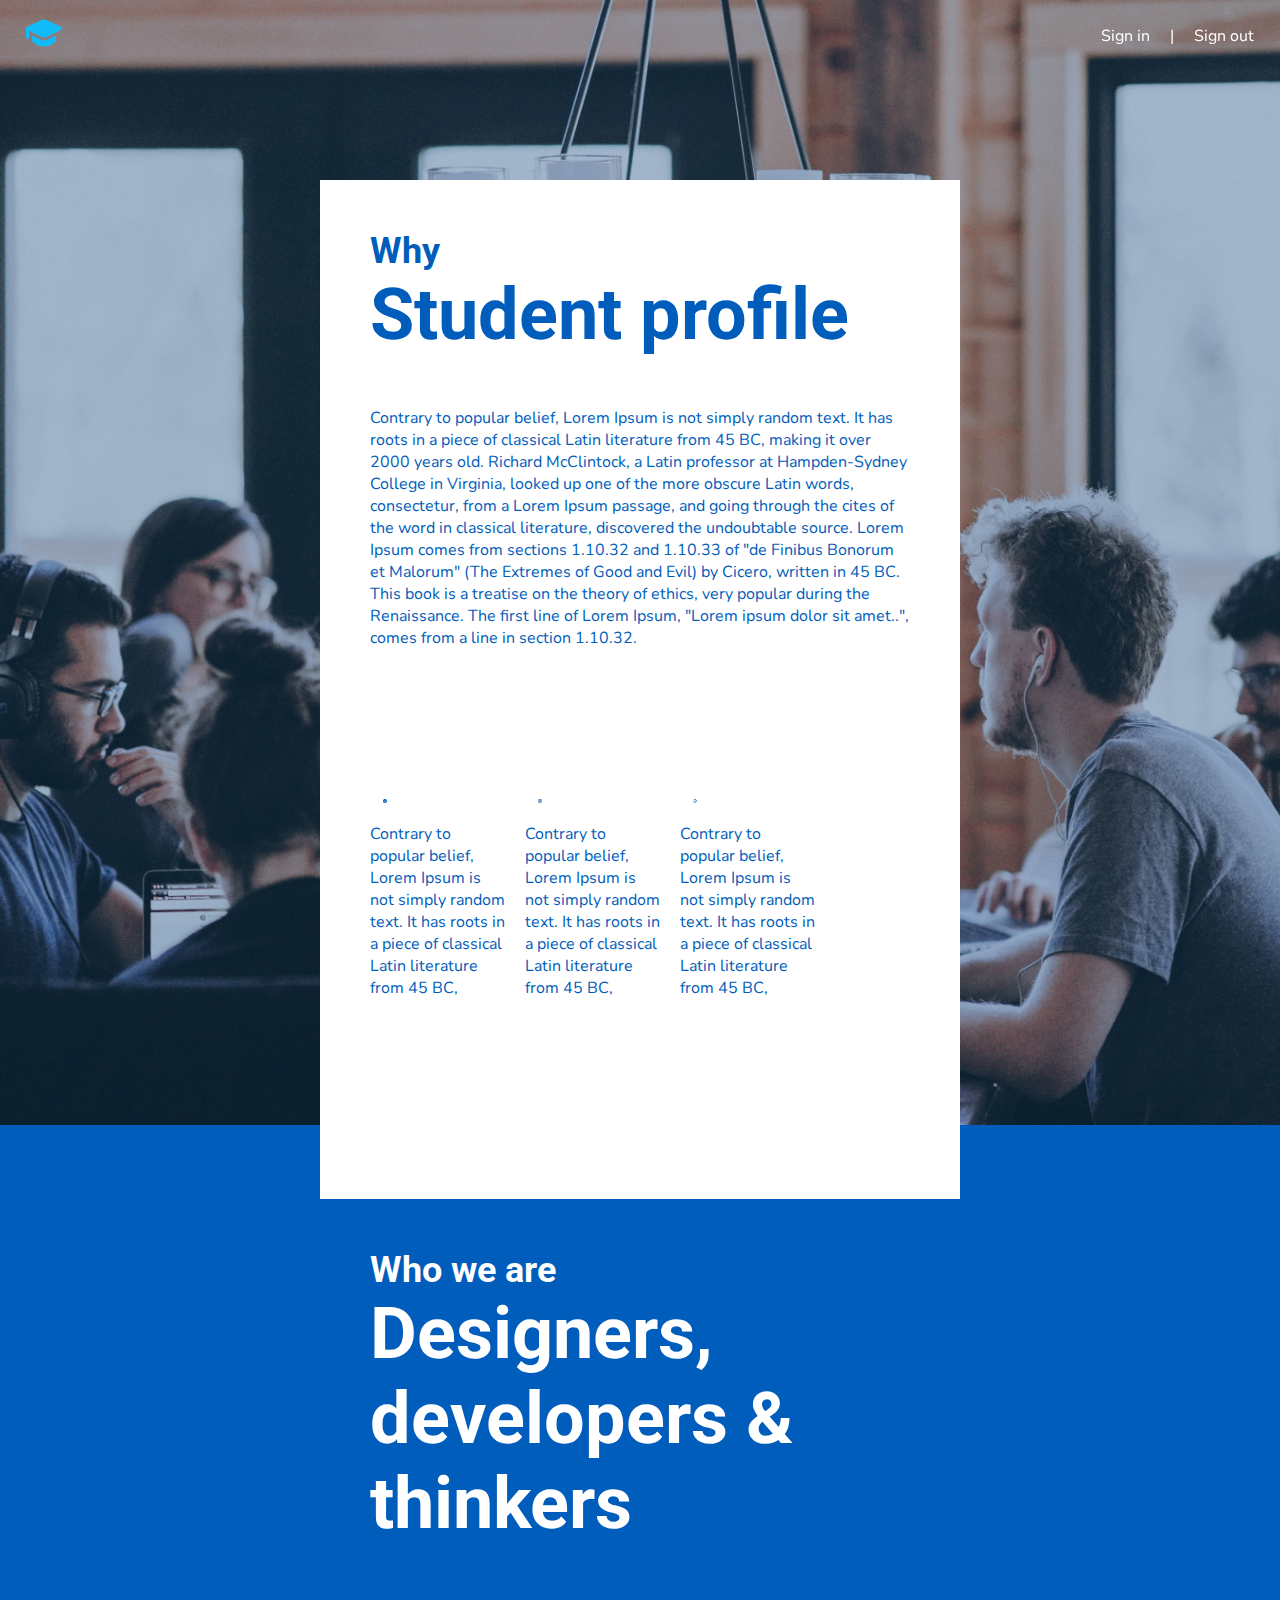
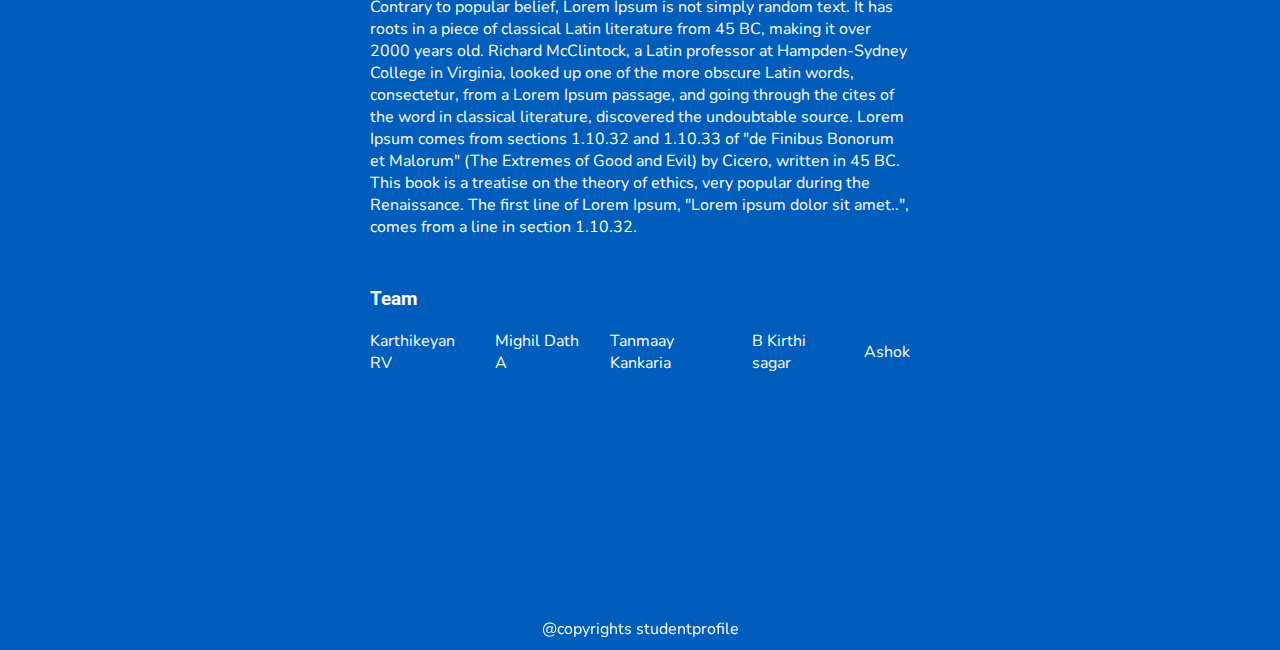
==== Design/html/About.html @ 747cc045 "about page added" ====
<!DOCTYPE html>
<html lang="en">
<head>
    <meta charset="UTF-8">
    <meta http-equiv="X-UA-Compatible" content="IE=edge">
    <meta name="viewport" content="width=device-width, initial-scale=1.0">
    <title>About</title>
    
    <link rel="stylesheet" href="../styles/navbar_profilesTab.css">
    <link rel="stylesheet" href="../styles/About.css">
    
</head>
<body>
    <div class="navbar">
        <div class="inputWrap">
            <a href="dashboard.html">
                <svg class="logo" width="48" height="36" viewBox="0 0 48 36" fill="none" xmlns="http://www.w3.org/2000/svg">
                    <path d="M20.64 0.755644C21.6903 0.258094 22.8379 0 24 0C25.1622 0 26.3098 0.258094 27.36 0.755644L46.856 9.99164C47.1956 10.1524 47.4831 10.4055 47.6855 10.7221C47.8879 11.0387 47.997 11.4059 48.0003 11.7816C48.0037 12.1573 47.9011 12.5264 47.7044 12.8465C47.5077 13.1667 47.2247 13.4249 46.888 13.5916L27.488 23.2156C26.404 23.7535 25.2102 24.0334 24 24.0334C22.7899 24.0334 21.5961 23.7535 20.512 23.2156L4.00002 15.0236V23.9996C4.00002 24.5301 3.78931 25.0388 3.41423 25.4139C3.03916 25.7889 2.53045 25.9996 2.00002 25.9996C1.46959 25.9996 0.96088 25.7889 0.585807 25.4139C0.210734 25.0388 2.03059e-05 24.5301 2.03059e-05 23.9996V11.9996V11.8996C-0.0185743 11.5043 0.0800979 11.1122 0.283639 10.7727C0.48718 10.4333 0.786511 10.1615 1.14402 9.99164L20.64 0.751644V0.755644ZM8.00002 21.4756V27.9996C8.00008 28.2627 8.05204 28.5232 8.15294 28.7662C8.25384 29.0092 8.40169 29.2299 8.58802 29.4156L8.59602 29.4276L8.68802 29.5116L8.92802 29.7356C10.1816 30.8529 11.5368 31.8506 12.976 32.7156C15.648 34.3196 19.508 35.9996 24 35.9996C28.492 35.9996 32.352 34.3196 35.028 32.7156C36.4672 31.8506 37.8225 30.8529 39.076 29.7356L39.316 29.5116L39.38 29.4476L39.404 29.4236L39.408 29.4196L39.416 29.4156C39.6016 29.2296 39.7487 29.0087 39.8489 28.7658C39.9492 28.5228 40.0005 28.2625 40 27.9996V21.4716L29.264 26.7996C27.6279 27.6111 25.8263 28.0332 24 28.0332C22.1737 28.0332 20.3722 27.6111 18.736 26.7996L8.00002 21.4716V21.4756Z" fill="#0FBCF9"/>
                </svg>
            </a>
           
        </div>
        <div class="sign_in_or_out">
            <a href="login.html" class="signIn">Sign in</a>
            |
            <a href="" class="signOut">Sign out</a>
        </div>
    </div>
    <div class="banners">
        <div class="topBanner banner">
            <div class="heading">
                <h2>Why</h2>
                <h1>Student profile</h1>
            </div>
            <p class="description">
                Contrary to popular belief, Lorem Ipsum is not simply random text. It has roots in a piece of classical Latin literature from 45 BC, making it over 2000 years old. Richard McClintock, a Latin professor at Hampden-Sydney College in Virginia, looked up one of the more obscure Latin words, consectetur, from a Lorem Ipsum passage, and going through the cites of the word in classical literature, discovered the undoubtable source. Lorem Ipsum comes from sections 1.10.32 and 1.10.33 of "de Finibus Bonorum et Malorum" (The Extremes of Good and Evil) by Cicero, written in 45 BC. This book is a treatise on the theory of ethics, very popular during the Renaissance. The first line of Lorem Ipsum, "Lorem ipsum dolor sit amet..", comes from a line in section 1.10.32.
            </p>
            <div class="perks">
                <div class="perk">
                    <svg width="50" height="50" viewBox="0 0 50 50" fill="none" xmlns="http://www.w3.org/2000/svg">
                    <path d="M25 0C20.0555 0 15.222 1.46622 11.1108 4.21326C6.99952 6.96029 3.79521 10.8648 1.90302 15.4329C0.010832 20.0011 -0.484251 25.0277 0.480379 29.8773C1.44501 34.7268 3.82603 39.1814 7.32234 42.6777C10.8187 46.174 15.2732 48.555 20.1227 49.5196C24.9723 50.4843 29.9989 49.9892 34.5671 48.097C39.1352 46.2048 43.0397 43.0005 45.7867 38.8892C48.5338 34.778 50 29.9445 50 25C50 18.3696 47.3661 12.0107 42.6777 7.32233C37.9893 2.63392 31.6304 0 25 0ZM41.3281 16.6094L20.7969 37.125L8.67188 25C8.25748 24.5856 8.02468 24.0235 8.02468 23.4375C8.02468 22.8514 8.25748 22.2894 8.67188 21.875C9.08629 21.4606 9.64833 21.2278 10.2344 21.2278C10.8204 21.2278 11.3825 21.4606 11.7969 21.875L20.8281 30.9062L38.2344 13.5156C38.4396 13.3104 38.6832 13.1477 38.9513 13.0366C39.2194 12.9256 39.5067 12.8684 39.7969 12.8684C40.0871 12.8684 40.3744 12.9256 40.6425 13.0366C40.9106 13.1477 41.1542 13.3104 41.3594 13.5156C41.5646 13.7208 41.7273 13.9644 41.8384 14.2325C41.9494 14.5006 42.0066 14.7879 42.0066 15.0781C42.0066 15.3683 41.9494 15.6556 41.8384 15.9237C41.7273 16.1918 41.5646 16.4354 41.3594 16.6406L41.3281 16.6094Z" fill="#005DBB"/>
                    </svg>
                    <div class="text">
                        Contrary to popular belief, Lorem Ipsum is not simply random text. It has roots in a piece of classical Latin literature from 45 BC,
                    </div>
                        
                </div>
                <div class="perk">
                    <svg width="50" height="50" viewBox="0 0 50 50" fill="none" xmlns="http://www.w3.org/2000/svg">
                        <path d="M48.757 17.2553C50.4958 22.5962 50.3849 28.3672 48.4419 33.6374C46.499 38.9076 42.8374 43.3696 38.0478 46.3037C33.2582 49.2378 27.6198 50.473 22.0422 49.81C16.4645 49.1469 11.2729 46.6243 7.30461 42.6491C3.33635 38.6738 0.822879 33.4777 0.169633 27.899C-0.483613 22.3202 0.761455 16.684 3.704 11.8995C6.64654 7.11507 11.115 3.46132 16.3886 1.52766C21.6621 -0.406006 27.4333 -0.506844 32.7712 1.24141L29.4972 4.51228C29.316 4.69348 29.1536 4.88717 29.0036 5.09336C24.7302 4.23081 20.2927 4.76649 16.3473 6.62116C12.4019 8.47584 9.15809 11.551 7.0957 15.3919C5.0333 19.2329 4.2618 23.6355 4.89527 27.9489C5.52875 32.2622 7.53357 36.2571 10.6132 39.3428C13.6929 42.4286 17.6839 44.4412 21.996 45.0832C26.308 45.7251 30.7122 44.9622 34.5572 42.9074C38.4021 40.8526 41.4837 37.6148 43.3461 33.6731C45.2085 29.7313 45.7529 25.2948 44.8988 21.0197C45.1125 20.8681 45.3131 20.6988 45.4986 20.5136L48.7538 17.2584L48.757 17.2553ZM40.3064 21.882C40.9771 25.1721 40.5698 28.5907 39.1448 31.6311C37.7198 34.6715 35.353 37.1718 32.3952 38.7613C29.4375 40.3507 26.0463 40.9448 22.7244 40.4555C19.4025 39.9661 16.3267 38.4193 13.953 36.0444C11.5793 33.6695 10.0341 30.5929 9.54639 27.2707C9.05872 23.9485 9.65454 20.5576 11.2456 17.6007C12.8366 14.6438 15.338 12.2783 18.3792 10.8549C21.4203 9.4314 24.8391 9.02581 28.1289 9.6982V14.5248C25.7975 13.8286 23.3004 13.9299 21.033 14.8127C18.7657 15.6955 16.8575 17.3094 15.6107 19.3988C14.3639 21.4883 13.8496 23.9339 14.1493 26.3485C14.4489 28.7632 15.5455 31.0089 17.2653 32.7301C18.985 34.4514 21.2298 35.5498 23.6442 35.8516C26.0586 36.1533 28.5047 35.6411 30.5952 34.396C32.6857 33.151 34.3011 31.2442 35.1859 28.9776C36.0706 26.711 36.174 24.214 35.4798 21.882H40.3064ZM24.9986 29.6921C25.7173 29.6925 26.4264 29.5275 27.0711 29.2101C27.7158 28.8926 28.2789 28.4311 28.7168 27.8612C29.1547 27.2914 29.4556 26.6285 29.5964 25.9237C29.7371 25.219 29.7139 24.4913 29.5285 23.797L34.4707 18.8516L34.5644 18.7579H42.1871C42.3924 18.7583 42.5957 18.7182 42.7854 18.6399C42.9752 18.5617 43.1477 18.4468 43.293 18.3018L49.5411 12.0537C49.7601 11.8353 49.9093 11.5567 49.9698 11.2533C50.0303 10.9499 49.9994 10.6354 49.8809 10.3497C49.7625 10.0639 49.5618 9.81975 49.3045 9.64815C49.0471 9.47655 48.7445 9.38524 48.4352 9.38579H40.6251V1.57568C40.625 1.26698 40.5335 0.965219 40.362 0.708503C40.1906 0.451786 39.9469 0.251626 39.6618 0.133298C39.3767 0.0149699 39.0629 -0.0162205 38.76 0.0436652C38.4572 0.103551 38.1789 0.251827 37.9603 0.469771L31.7122 6.71786C31.5667 6.86293 31.4512 7.03529 31.3724 7.22506C31.2936 7.41483 31.253 7.61829 31.2529 7.82377V15.4464C31.2208 15.4768 31.1896 15.5081 31.1592 15.5402L26.217 20.4761C25.5715 20.2999 24.8958 20.2639 24.2352 20.3705C23.5746 20.477 22.9445 20.7237 22.3872 21.094C21.8298 21.4643 21.3582 21.9495 21.004 22.5171C20.6497 23.0848 20.421 23.7217 20.3333 24.385C20.2456 25.0483 20.3008 25.7228 20.4954 26.363C20.6899 27.0032 21.0192 27.5944 21.4611 28.0968C21.903 28.5992 22.4473 29.0012 23.0575 29.2758C23.6676 29.5505 24.3295 29.6913 24.9986 29.6889V29.6921Z" fill="#005DBB"/>
                        </svg>
                        
                    <div class="text">
                        Contrary to popular belief, Lorem Ipsum is not simply random text. It has roots in a piece of classical Latin literature from 45 BC,
                    </div>
                </div>
                <div class="perk">
                    <svg width="50" height="46" viewBox="0 0 50 46" fill="none" xmlns="http://www.w3.org/2000/svg">
                        <path d="M31.8179 45.4684H9.09167V40.9232H31.8179V45.4684ZM47.7263 4.54525L36.9654 18.0787L36.4654 18.6923L23.6706 35.0325C23.2483 35.4548 22.7469 35.7898 22.1952 36.0183C21.6434 36.2469 21.052 36.3645 20.4548 36.3645C19.8576 36.3645 19.2662 36.2469 18.7144 36.0183C18.1627 35.7898 17.6613 35.4548 17.239 35.0325C16.8167 34.6102 16.4817 34.1089 16.2532 33.5571C16.0246 33.0053 15.907 32.414 15.907 31.8167C15.907 31.2195 16.0246 30.6281 16.2532 30.0764C16.4817 29.5246 16.8167 29.0233 17.239 28.601L47.7263 4.54525ZM3.73964 11.8949C0.456908 17.1527 -0.723772 23.4546 0.43297 29.5441H2.2738V27.2715C2.24903 22.7967 3.58881 18.4206 6.11453 14.7266L3.73964 11.8949ZM25 6.11914e-07C21.5245 -0.000769812 18.0872 0.725964 14.9094 2.13345C11.7316 3.54094 8.88362 5.59802 6.5486 8.17236L9.14849 11.2722C12.2336 8.43538 16.2637 6.84763 20.4548 6.81787C24.6684 6.84725 28.7189 8.45059 31.8111 11.3131L39.8789 4.94523C35.5828 1.73459 30.3633 -0.000175911 25 6.11914e-07ZM40.5221 20.9081L39.9925 21.5604L38.3381 23.6739C38.5314 24.8635 38.631 26.0664 38.6358 27.2715V29.5441H49.5671C50.6456 23.8566 49.6941 17.9711 46.8786 12.9131L40.5221 20.9081Z" fill="#005DBB"/>
                        </svg>
                        
                    <div class="text">
                        Contrary to popular belief, Lorem Ipsum is not simply random text. It has roots in a piece of classical Latin literature from 45 BC,
                    </div>
                </div>
            </div>
        </div>
        <div class="bottomBanner banner">
            <div class="heading">
                <h2>Who we are
                    </h2>
                <h1>Designers, developers & thinkers</h1>
            </div>
            <p class="description">
                Contrary to popular belief, Lorem Ipsum is not simply random text. It has roots in a piece of classical Latin literature from 45 BC, making it over 2000 years old. Richard McClintock, a Latin professor at Hampden-Sydney College in Virginia, looked up one of the more obscure Latin words, consectetur, from a Lorem Ipsum passage, and going through the cites of the word in classical literature, discovered the undoubtable source. Lorem Ipsum comes from sections 1.10.32 and 1.10.33 of "de Finibus Bonorum et Malorum" (The Extremes of Good and Evil) by Cicero, written in 45 BC. This book is a treatise on the theory of ethics, very popular during the Renaissance. The first line of Lorem Ipsum, "Lorem ipsum dolor sit amet..", comes from a line in section 1.10.32.
            </p>
            <div class="teamDetails">
                <h3>Team</h3>
                <ul>
                    <li>Karthikeyan RV</li>
                    <li>Mighil Dath A</li>
                    <li>Tanmaay Kankaria</li>
                    <li>B Kirthi sagar</li>
                    <li>Ashok</li>
                </ul>
            </div>
        </div>
        <div class="copyrights">
            @copyrights studentprofile
        </div>
    </div>
    <div class="backGround bgs">
        <img src="../media/illustrations/peopleDiscussing.png" alt="">
    </div>
    <div class="primaryColoreBackground bgs">

    </div>
</body>
</html>
---- Design/styles/navbar_profilesTab.css ----
@import url("https://fonts.googleapis.com/css2?family=Roboto&display=swap");
@import url("https://fonts.googleapis.com/css2?family=Nunito:wght@500&display=swap");
@import url("https://fonts.googleapis.com/css2?family=Montserrat:wght@700&display=swap");
* {
  margin: 0;
  padding: 0;
  -webkit-box-sizing: border-box;
          box-sizing: border-box;
  font-family: 'Nunito', sans-serif;
  color: #3a3a3a;
  scroll-behavior: smooth;
}

.navbar {
  width: 100%;
  min-height: 8vh;
  display: -webkit-box;
  display: -ms-flexbox;
  display: flex;
  -webkit-box-pack: center;
      -ms-flex-pack: center;
          justify-content: center;
  -webkit-box-align: center;
      -ms-flex-align: center;
          align-items: center;
  text-align: center;
  -webkit-box-pack: justify;
      -ms-flex-pack: justify;
          justify-content: space-between;
  padding: 0 2% 0 2%;
  background: white;
  position: fixed;
  top: 0;
  z-index: 1;
  -webkit-box-shadow: 0 2px 2px rgba(83, 83, 83, 0.2);
          box-shadow: 0 2px 2px rgba(83, 83, 83, 0.2);
}

.navbar .inputWrap {
  width: 70%;
  height: 50px;
  display: -webkit-box;
  display: -ms-flexbox;
  display: flex;
  -webkit-box-pack: center;
      -ms-flex-pack: center;
          justify-content: center;
  -webkit-box-align: center;
      -ms-flex-align: center;
          align-items: center;
  text-align: center;
  -webkit-box-pack: start;
      -ms-flex-pack: start;
          justify-content: flex-start;
  gap: 20px;
}

.navbar .inputWrap .logo {
  width: 36px;
  height: 36px;
  margin-right: 20px;
}

.navbar .inputWrap .search {
  width: 50%;
  height: 35px;
  font-size: 14px;
  color: #3a3a3a;
  background: #e9e9e9;
  border: none;
  outline: none;
  padding-left: 10px;
  border-radius: 6px;
}

.navbar .inputWrap svg {
  width: 30px;
  cursor: pointer;
}

.navbar a {
  color: #0fbcf9;
  text-decoration: none;
}

.navbar .sign_in_or_out {
  display: -webkit-box;
  display: -ms-flexbox;
  display: flex;
  -webkit-box-pack: center;
      -ms-flex-pack: center;
          justify-content: center;
  -webkit-box-align: center;
      -ms-flex-align: center;
          align-items: center;
  text-align: center;
  gap: 20px;
  color: #0fbcf9;
}

.navbar .sign_in_or_out a {
  text-decoration: none;
  cursor: pointer;
  color: #0fbcf9;
}

.navbar .sign_in_or_out a:hover {
  color: #005dbb;
}

.profileTab {
  width: 20%;
  height: 92vh;
  background: -webkit-gradient(linear, left top, left bottom, from(#005dbb), to(#0875e0));
  background: linear-gradient(#005dbb, #0875e0);
  display: -webkit-box;
  display: -ms-flexbox;
  display: flex;
  -webkit-box-pack: center;
      -ms-flex-pack: center;
          justify-content: center;
  -webkit-box-align: center;
      -ms-flex-align: center;
          align-items: center;
  text-align: center;
  -webkit-box-orient: vertical;
  -webkit-box-direction: normal;
      -ms-flex-direction: column;
          flex-direction: column;
  border: 1px solid #d8d8d8;
  -webkit-box-pack: justify;
      -ms-flex-pack: justify;
          justify-content: space-between;
  position: fixed;
  left: 0;
  bottom: 0;
}

.profileTab .detailsContainer {
  width: 100%;
  height: 300px;
  display: -webkit-box;
  display: -ms-flexbox;
  display: flex;
  -webkit-box-pack: center;
      -ms-flex-pack: center;
          justify-content: center;
  -webkit-box-align: center;
      -ms-flex-align: center;
          align-items: center;
  text-align: center;
  -webkit-box-orient: vertical;
  -webkit-box-direction: normal;
      -ms-flex-direction: column;
          flex-direction: column;
  gap: 20px;
}

.profileTab .detailsContainer .imgWrap {
  width: 120px;
  height: 120px;
  border-radius: 50%;
  padding: 2px;
  background: white;
}

.profileTab .detailsContainer .imgWrap .dp {
  width: 100%;
  height: 100%;
  background: white;
  border-radius: 50%;
  -o-object-fit: cover;
     object-fit: cover;
}

.profileTab .detailsContainer .name {
  font-size: 18px;
  color: white;
}

.profileTab .links {
  width: 100%;
  display: -webkit-box;
  display: -ms-flexbox;
  display: flex;
  -webkit-box-pack: center;
      -ms-flex-pack: center;
          justify-content: center;
  -webkit-box-align: center;
      -ms-flex-align: center;
          align-items: center;
  text-align: center;
  -webkit-box-orient: vertical;
  -webkit-box-direction: normal;
      -ms-flex-direction: column;
          flex-direction: column;
  -webkit-box-align: start;
      -ms-flex-align: start;
          align-items: flex-start;
}

.profileTab .links .link {
  width: 100%;
  min-height: 40px;
  display: -webkit-box;
  display: -ms-flexbox;
  display: flex;
  -webkit-box-pack: center;
      -ms-flex-pack: center;
          justify-content: center;
  -webkit-box-align: center;
      -ms-flex-align: center;
          align-items: center;
  text-align: center;
  cursor: pointer;
  text-decoration: none;
}

.profileTab .links .link .wrap {
  width: 100%;
  min-height: 40px;
  display: -webkit-box;
  display: -ms-flexbox;
  display: flex;
  -webkit-box-pack: center;
      -ms-flex-pack: center;
          justify-content: center;
  -webkit-box-align: center;
      -ms-flex-align: center;
          align-items: center;
  text-align: center;
  gap: 20px;
}

.profileTab .links .link .wrap svg {
  width: 24px;
  height: 24px;
}

.profileTab .links .link .wrap p {
  text-align: left;
  width: 60%;
  color: white;
}

.profileTab .links .link:hover {
  background: #005dbb;
}

.profileTab .socials {
  width: 100%;
  height: 20%;
  display: -webkit-box;
  display: -ms-flexbox;
  display: flex;
  -webkit-box-pack: center;
      -ms-flex-pack: center;
          justify-content: center;
  -webkit-box-align: center;
      -ms-flex-align: center;
          align-items: center;
  text-align: center;
  gap: 10px;
}

.profileTab .socials svg {
  width: 24px;
  cursor: pointer;
}

.profileTab .socials svg path {
  fill: white;
}

.profileTab .socials svg:hover path {
  fill: #b8b8b8;
}
/*# sourceMappingURL=navbar_profilesTab.css.map */
---- Design/styles/About.css ----
@import url("https://fonts.googleapis.com/css2?family=Roboto&display=swap");
@import url("https://fonts.googleapis.com/css2?family=Nunito:wght@500&display=swap");
@import url("https://fonts.googleapis.com/css2?family=Montserrat:wght@700&display=swap");
* {
  margin: 0;
  padding: 0;
  -webkit-box-sizing: border-box;
          box-sizing: border-box;
  font-family: 'Nunito', sans-serif;
  color: #3a3a3a;
  scroll-behavior: smooth;
}

body {
  widows: 100%;
  display: -webkit-box;
  display: -ms-flexbox;
  display: flex;
  -webkit-box-pack: center;
      -ms-flex-pack: center;
          justify-content: center;
  -webkit-box-align: center;
      -ms-flex-align: center;
          align-items: center;
  text-align: center;
  -webkit-box-orient: vertical;
  -webkit-box-direction: normal;
      -ms-flex-direction: column;
          flex-direction: column;
  -webkit-box-pack: start;
      -ms-flex-pack: start;
          justify-content: flex-start;
  height: 250vh;
}

body .navbar {
  background: none;
  -webkit-box-shadow: none;
          box-shadow: none;
}

body .navbar .sign_in_or_out {
  color: white;
}

body .navbar .sign_in_or_out a {
  color: white;
}

body .bgs {
  width: 100%;
  height: 50%;
}

body .backGround img {
  width: 100%;
  height: 100%;
  -o-object-fit: cover;
     object-fit: cover;
}

body .banners {
  width: 50%;
  height: 230vh;
  position: absolute;
  z-index: 10;
  top: 20vh;
  display: -webkit-box;
  display: -ms-flexbox;
  display: flex;
  -webkit-box-pack: center;
      -ms-flex-pack: center;
          justify-content: center;
  -webkit-box-align: center;
      -ms-flex-align: center;
          align-items: center;
  text-align: center;
  -webkit-box-orient: vertical;
  -webkit-box-direction: normal;
      -ms-flex-direction: column;
          flex-direction: column;
}

body .banners .banner {
  position: relative;
  width: 100%;
  height: 50%;
  background: white;
  display: -webkit-box;
  display: -ms-flexbox;
  display: flex;
  -webkit-box-pack: center;
      -ms-flex-pack: center;
          justify-content: center;
  -webkit-box-align: center;
      -ms-flex-align: center;
          align-items: center;
  text-align: center;
  -webkit-box-orient: vertical;
  -webkit-box-direction: normal;
      -ms-flex-direction: column;
          flex-direction: column;
  -webkit-box-align: start;
      -ms-flex-align: start;
          align-items: flex-start;
  -webkit-box-pack: start;
      -ms-flex-pack: start;
          justify-content: flex-start;
  gap: 50px;
  padding: 50px;
}

body .banners .banner .heading {
  width: 100%;
}

body .banners .banner .heading h1, body .banners .banner .heading h2 {
  text-align: left;
  color: #005dbb;
  font-size: 36px;
  font-family: 'Roboto';
}

body .banners .banner .heading h1 {
  font-size: 72px;
}

body .banners .banner .description {
  text-align: left;
  color: #005dbb;
}

body .banners .banner .perks {
  width: 100%;
  display: -webkit-box;
  display: -ms-flexbox;
  display: flex;
  -webkit-box-pack: center;
      -ms-flex-pack: center;
          justify-content: center;
  -webkit-box-align: center;
      -ms-flex-align: center;
          align-items: center;
  text-align: center;
  -webkit-box-pack: start;
      -ms-flex-pack: start;
          justify-content: flex-start;
  gap: 20px;
  margin-top: 100px;
}

body .banners .banner .perks .perk {
  width: 25%;
  display: -webkit-box;
  display: -ms-flexbox;
  display: flex;
  -webkit-box-pack: center;
      -ms-flex-pack: center;
          justify-content: center;
  -webkit-box-align: center;
      -ms-flex-align: center;
          align-items: center;
  text-align: center;
  -webkit-box-orient: vertical;
  -webkit-box-direction: normal;
      -ms-flex-direction: column;
          flex-direction: column;
  -webkit-box-align: start;
      -ms-flex-align: start;
          align-items: flex-start;
  gap: 20px;
  height: 200px;
}

body .banners .banner .perks .perk svg {
  width: 30px;
  height: 30px;
}

body .banners .banner .perks .perk .text {
  text-align: left;
  color: #005dbb;
}

body .banners .bottomBanner {
  background: #005dbb;
}

body .banners .bottomBanner .heading h1, body .banners .bottomBanner .heading h2 {
  color: white;
}

body .banners .bottomBanner .description {
  color: white;
}

body .banners .bottomBanner .teamDetails {
  display: -webkit-box;
  display: -ms-flexbox;
  display: flex;
  -webkit-box-pack: center;
      -ms-flex-pack: center;
          justify-content: center;
  -webkit-box-align: center;
      -ms-flex-align: center;
          align-items: center;
  text-align: center;
  -webkit-box-orient: vertical;
  -webkit-box-direction: normal;
      -ms-flex-direction: column;
          flex-direction: column;
  -webkit-box-align: start;
      -ms-flex-align: start;
          align-items: flex-start;
  gap: 20px;
}

body .banners .bottomBanner .teamDetails h3 {
  color: white;
  font-family: 'Roboto';
}

body .banners .bottomBanner .teamDetails ul {
  display: -webkit-box;
  display: -ms-flexbox;
  display: flex;
  -webkit-box-pack: center;
      -ms-flex-pack: center;
          justify-content: center;
  -webkit-box-align: center;
      -ms-flex-align: center;
          align-items: center;
  text-align: center;
  gap: 20px;
}

body .banners .bottomBanner .teamDetails ul li {
  text-align: left;
  list-style: none;
  color: white;
}

body .copyrights {
  color: white;
  padding-bottom: 10px;
}

body .primaryColoreBackground {
  background: #005dbb;
}
/*# sourceMappingURL=About.css.map */
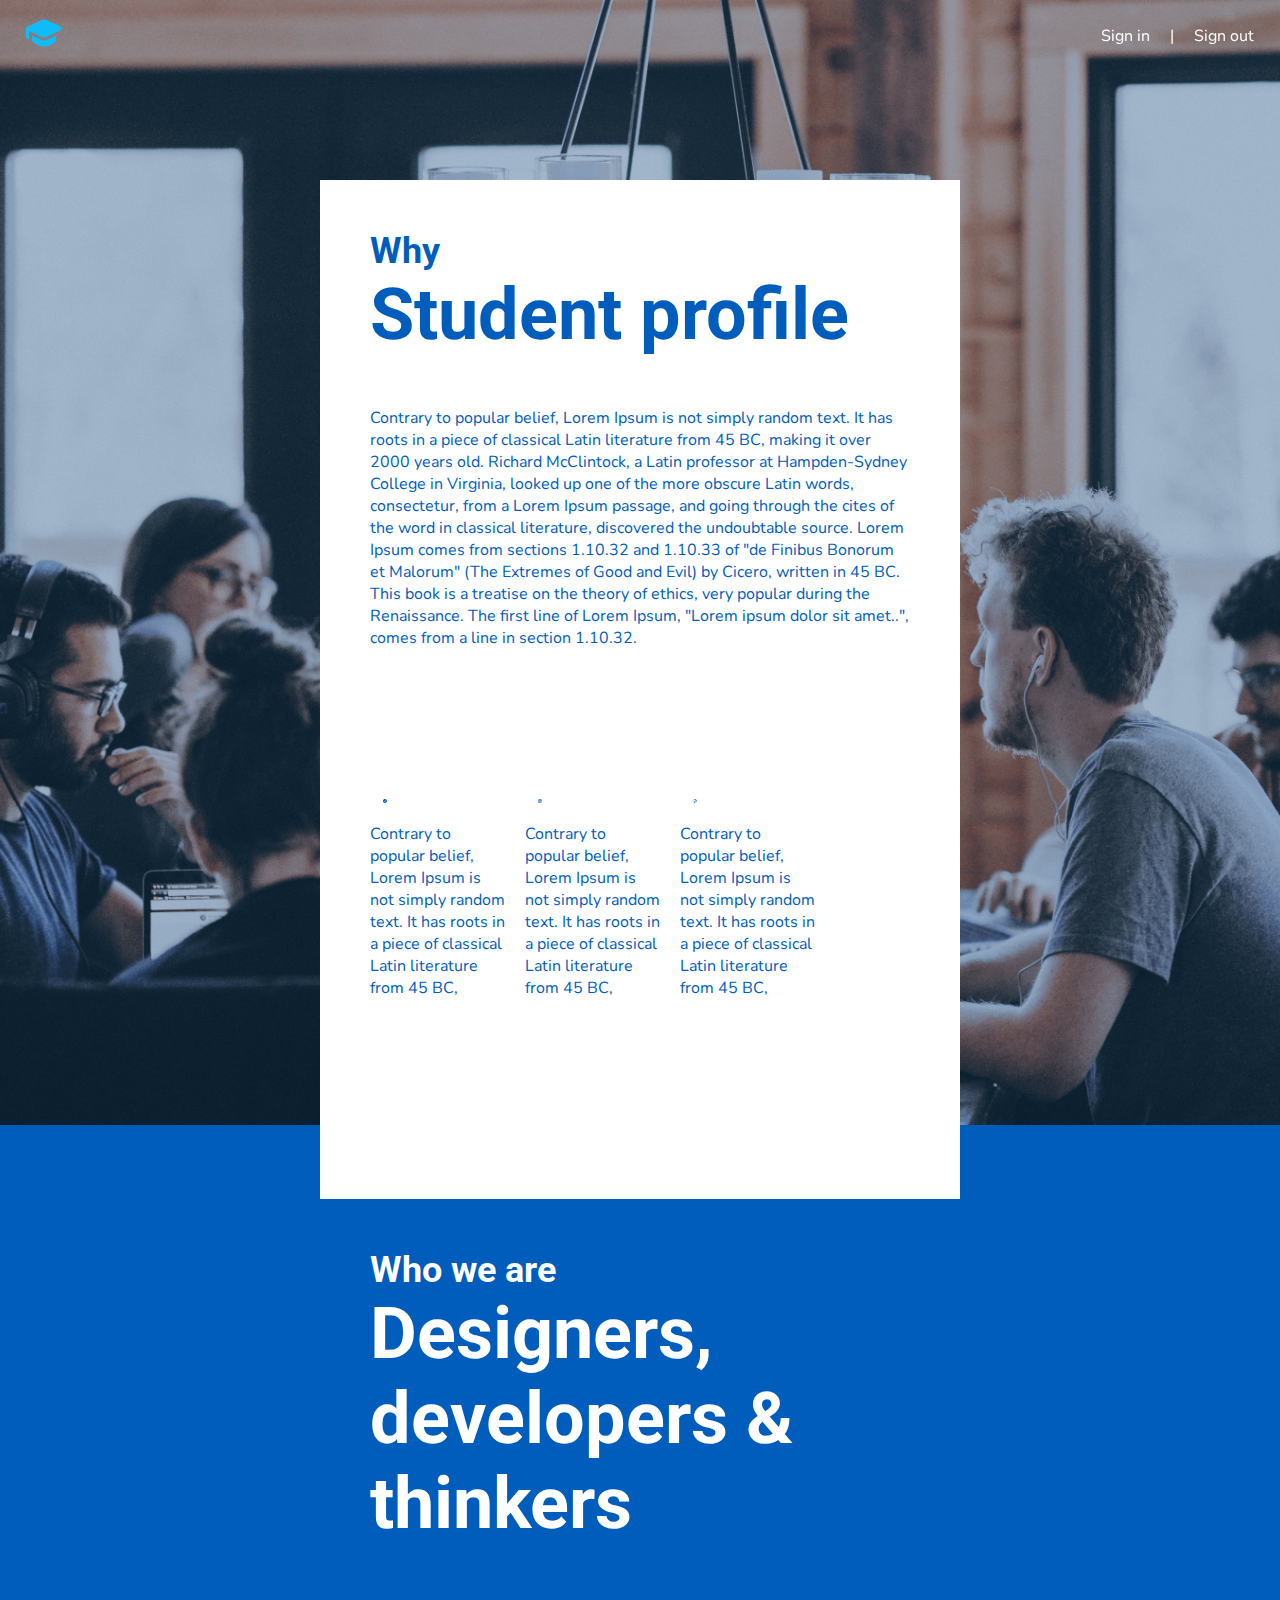
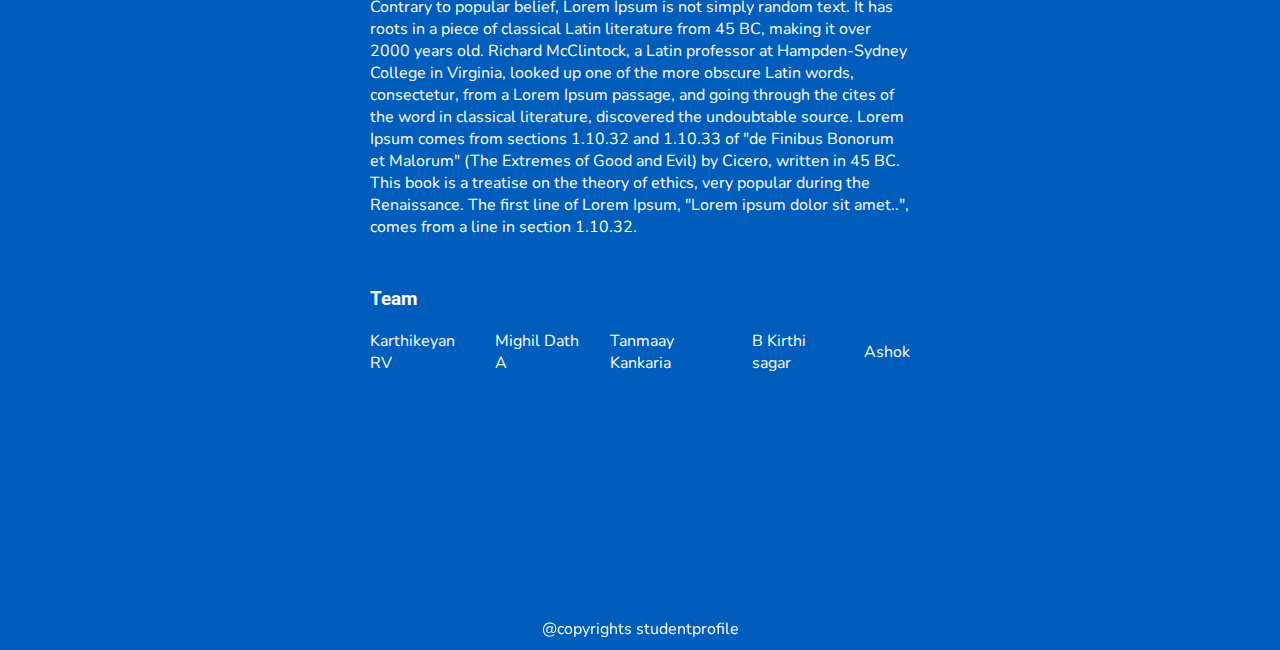
==== commit a506bf5b: "about page added" ====
--- a/Design/html/About.html
+++ b/Design/html/About.html
@@ -90,7 +90,7 @@
         </div>
     </div>
     <div class="backGround bgs">
-        <img src="../media/illustrations/peopleDiscussing.png" alt="">
+        <img src="../media/illustrations/peopleDiscussing1.png" alt="">
     </div>
     <div class="primaryColoreBackground bgs">
 
